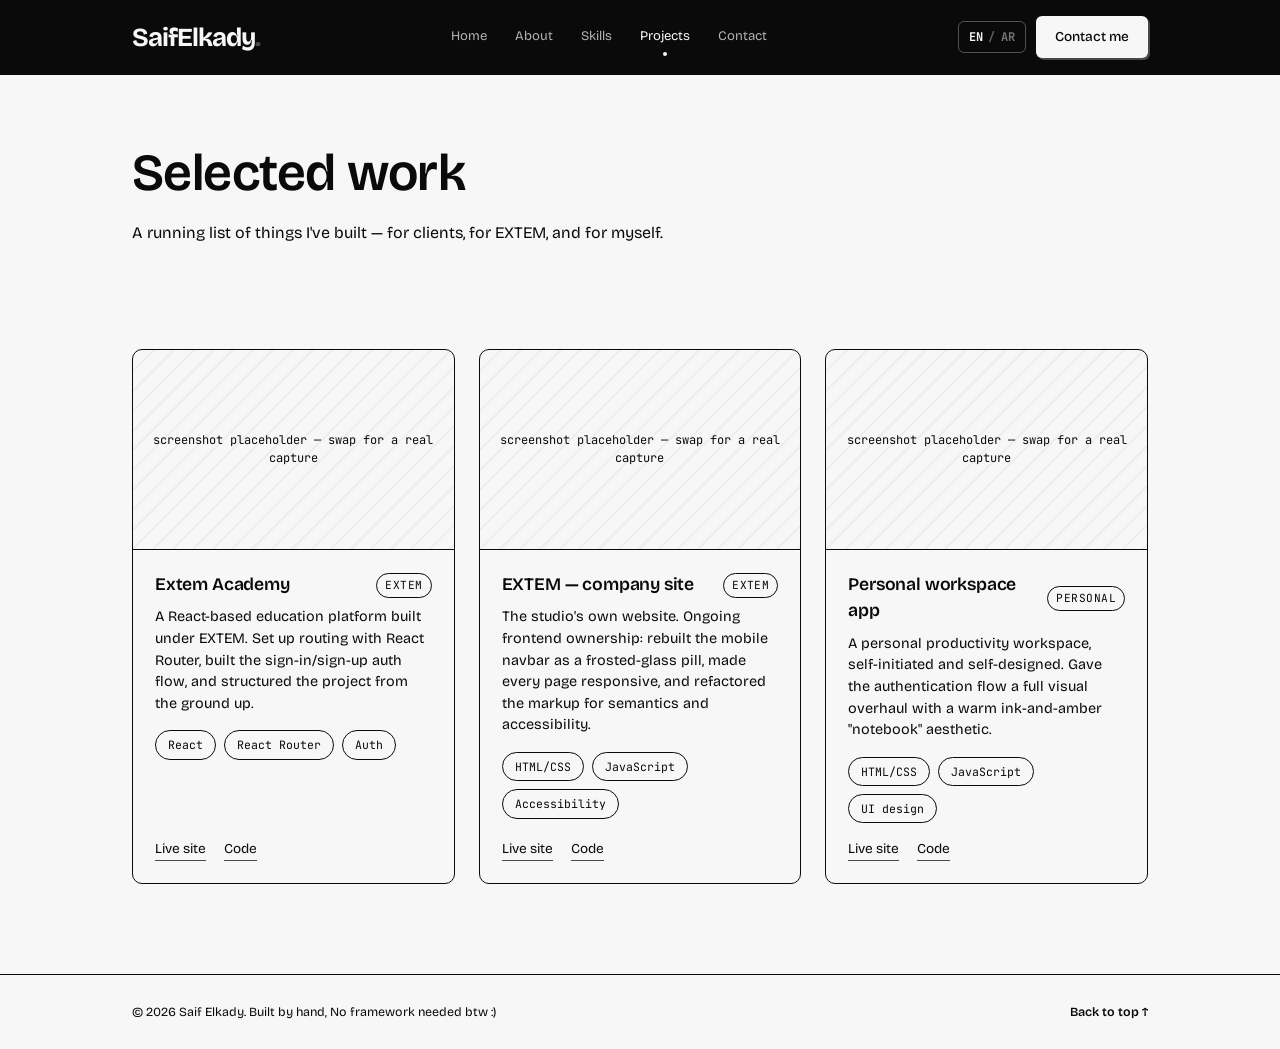
==== projects.html @ 5979d2f0 "V1" ====
<!DOCTYPE html>
<html lang="en">

<head>
    <meta charset="UTF-8">
    <meta name="viewport" content="width=device-width, initial-scale=1.0">
    <title>Projects — Saif Elkady</title>
    <link rel="preconnect" href="https://fonts.googleapis.com" />
    <link rel="preconnect" href="https://fonts.gstatic.com" crossorigin />
    <link
        href="https://fonts.googleapis.com/css2?family=Bricolage+Grotesque:opsz,wght@12..96,200..800&family=Cairo:wght@200..1000&family=JetBrains+Mono:wght@400;700&display=swap"
        rel="stylesheet" />
    <link rel="stylesheet" href="style.css">
</head>

<body>

    <header class="nav">
        <div class="nav-inner">
            <div class="brand">
                <a href="index.html" class="brand-name" data-i18n="brand">SaifElkady<span class="accent-dot">.</span></a>
            </div>
            <nav class="tabs" aria-label="Section navigation">
                <a href="index.html#hero" class="tab" data-i18n="nav.home">Home</a>
                <a href="index.html#about" class="tab" data-i18n="nav.about">About</a>
                <a href="index.html#skills" class="tab" data-i18n="nav.skills">Skills</a>
                <a href="projects.html" class="tab tab-projects" data-i18n="nav.projects">Projects</a>
                <a href="index.html#contact" class="tab" data-i18n="nav.contact">Contact</a>
            </nav>
            <div class="nav-actions">
                <button type="button" class="lang-switch" id="langSwitch" aria-label="Switch language">
                    <span class="lang-switch-option" data-lang-option="en">EN</span>
                    <span class="lang-switch-divider">/</span>
                    <span class="lang-switch-option" data-lang-option="ar">AR</span>
                </button>
                <a href="index.html#contact" class="cta-btn" data-i18n="nav.contactCta">Contact me</a>
            </div>
        </div>
    </header>

    <main>

        <section class="projects-hero reveal-section">
            <div class="section-inner">
                <h1 data-i18n="projects.heading">Selected work</h1>
                <p class="section-sub" data-i18n="projects.sub">A running list of things I've built — for clients, for EXTEM, and for
                    myself.</p>
            </div>
        </section>

        <section class="projects reveal-section" id="projects">
            <div class="section-inner">
                <div class="project-grid">

                    <div class="project-card">
                        <div class="project-thumb">
                            <span data-i18n="projects.thumbPlaceholder">screenshot placeholder — swap for a real capture</span>
                        </div>
                        <div class="project-body">
                            <div class="project-head">
                                <h3 data-i18n="projects.p1.title">Extem Academy</h3>
                                <span class="project-tag" data-i18n="projects.p1.tag">EXTEM</span>
                            </div>
                            <p data-i18n="projects.p1.desc">A React-based education platform built under EXTEM. Set up routing with React
                                Router, built the sign-in/sign-up auth flow, and structured the project from
                                the ground up.</p>
                            <div class="tag-row">
                                <span class="tag-chip">React</span>
                                <span class="tag-chip">React Router</span>
                                <span class="tag-chip" data-i18n="projects.tagAuth">Auth</span>
                            </div>
                            <div class="project-links">
                                <a href="#" class="link-arrow" data-i18n="projects.liveSite">Live site</a>
                                <a href="#" class="link-arrow" data-i18n="projects.code">Code</a>
                            </div>
                        </div>
                    </div>

                    <div class="project-card">
                        <div class="project-thumb">
                            <span data-i18n="projects.thumbPlaceholder">screenshot placeholder — swap for a real capture</span>
                        </div>
                        <div class="project-body">
                            <div class="project-head">
                                <h3 data-i18n="projects.p2.title">EXTEM — company site</h3>
                                <span class="project-tag" data-i18n="projects.p2.tag">EXTEM</span>
                            </div>
                            <p data-i18n="projects.p2.desc">The studio's own website. Ongoing frontend ownership: rebuilt the mobile navbar
                                as a frosted-glass pill, made every page responsive, and refactored the markup
                                for semantics and accessibility.</p>
                            <div class="tag-row">
                                <span class="tag-chip" data-i18n="projects.tagHtmlCss">HTML/CSS</span>
                                <span class="tag-chip">JavaScript</span>
                                <span class="tag-chip" data-i18n="projects.tagAccessibility">Accessibility</span>
                            </div>
                            <div class="project-links">
                                <a href="https://extem.net" target="_blank" rel="noopener noreferrer" class="link-arrow" data-i18n="projects.liveSite">Live site</a>
                                <a href="#" class="link-arrow" data-i18n="projects.code">Code</a>
                            </div>
                        </div>
                    </div>

                    <div class="project-card">
                        <div class="project-thumb">
                            <span data-i18n="projects.thumbPlaceholder">screenshot placeholder — swap for a real capture</span>
                        </div>
                        <div class="project-body">
                            <div class="project-head">
                                <h3 data-i18n="projects.p3.title">Personal workspace app</h3>
                                <span class="project-tag" data-i18n="projects.p3.tag">Personal</span>
                            </div>
                            <p data-i18n="projects.p3.desc">A personal productivity workspace, self-initiated and self-designed. Gave the
                                authentication flow a full visual overhaul with a warm ink-and-amber
                                "notebook" aesthetic.</p>
                            <div class="tag-row">
                                <span class="tag-chip" data-i18n="projects.tagHtmlCss">HTML/CSS</span>
                                <span class="tag-chip">JavaScript</span>
                                <span class="tag-chip" data-i18n="projects.tagUiDesign">UI design</span>
                            </div>
                            <div class="project-links">
                                <a href="#" class="link-arrow" data-i18n="projects.liveSite">Live site</a>
                                <a href="#" class="link-arrow" data-i18n="projects.code">Code</a>
                            </div>
                        </div>
                    </div>

                </div>
            </div>
        </section>

    </main>

    <footer class="footer">
        <div class="section-inner footer-inner">
            <span data-i18n="footer.line">© 2026 Saif Elkady. Built by hand, No framework needed btw :)</span>
            <a href="#top" class="back-top" data-i18n="footer.backTop">Back to top ↑</a>
        </div>
    </footer>

    <script src="i18n.js" defer></script>
    <script src="index.js" defer></script>

</body>

</html>
---- style.css ----
/* ============================================
   Saif Elkady — Portfolio
   Design: developer-editor motif — dark ink surface,
   accent highlights, Bricolage Grotesque + JetBrains Mono
   Arabic: Cairo (variable-weight companion to Bricolage Grotesque)
   ============================================ */

:root {
    --black: #0a0a0a;
    --white: #f7f7f7;
    --accent: #484949;
    --accent-selection: #212121ad;
    --bg: var(--white);
    --surface: var(--white);
    --border: var(--black);
    --text: var(--black);
    --text-invert: var(--white);
    --radius: 10px;
    --font-body: "Bricolage Grotesque", sans-serif;
    --font-arabic: "Zain", sans-serif;
    --font-mono: "JetBrains Mono", monospace;
    --dir: 1;
}

[dir="rtl"] {
    --dir: -1;
}

* {
    box-sizing: border-box;
    margin: 0;
    padding: 0;
}

*::selection {
    background: var(--accent-selection);
    color: var(--white);
}

html {
    scroll-behavior: smooth;
}

body {
    background: var(--bg);
    color: var(--text);
    font-family: var(--font-body);
    line-height: 1.5;
    -webkit-font-smoothing: antialiased;
    position: relative;
    overflow-x: hidden;
}

body.lang-ar {
    font-family: var(--font-arabic);
}


body.lang-ar .hero-greet,
body.lang-ar .editor-filename,
body.lang-ar .lang-switch,
body.lang-ar .mobile-lang-switch,
body.lang-ar .project-tag,
body.lang-ar .tag-chip {
    letter-spacing: 0;
}

.reveal-section {
    opacity: 0;
    transform: translateY(28px);
    transition: opacity 0.7s ease, transform 0.7s ease;
}

.reveal-section.is-visible {
    opacity: 1;
    transform: translateY(0);
}

a {
    color: inherit;
    text-decoration: none;
}

main,
header,
footer {
    position: relative;
    z-index: 1;
}

.section-inner {
    max-width: 1080px;
    margin: 0 auto;
    padding: 0 32px;
}

h1,
h2,
h3 {
    font-family: var(--font-body);
    font-weight: 600;
    letter-spacing: -0.01em;
}

body.lang-ar h1,
body.lang-ar h2,
body.lang-ar h3 {
    font-family: var(--font-arabic);
    letter-spacing: 0;
    font-weight: 700;
}

/* ============ INTRO LOADER ============ */
body.is-loading {
    overflow: hidden;
}

.intro-loader {
    position: fixed;
    inset: 0;
    z-index: 100;
    display: flex;
    align-items: center;
    justify-content: center;
    background: var(--black);
    transition: opacity 0.6s ease, visibility 0.6s ease;
}

.intro-brand {
    font-family: var(--font-body);
    font-weight: 700;
    font-size: clamp(28px, 6vw, 44px);
    letter-spacing: -0.04em;
    color: var(--white);
    opacity: 0;
    transform: translateY(8px);
    animation: introIn 0.5s ease 0.15s forwards;
    direction: ltr;
    unicode-bidi: isolate;
}

@keyframes introIn {
    to {
        opacity: 1;
        transform: translateY(0);
    }
}

.intro-loader.is-hidden {
    opacity: 0;
    visibility: hidden;
    pointer-events: none;
}

@media (prefers-reduced-motion: reduce) {
    .intro-loader {
        transition: none;
    }
    .intro-brand {
        animation: none;
        opacity: 1;
        transform: none;
    }
}

/* ============ NAV ============ */
.nav {
    position: sticky;
    top: 0;
    z-index: 10;
    background: var(--black);
    backdrop-filter: blur(10px);
    border-bottom: 1px solid var(--border);
}

.nav-inner {
    max-width: 1080px;
    margin: 0 auto;
    padding: 16px 32px;
    display: flex;
    align-items: center;
    justify-content: space-between;
    gap: 24px;
}

.brand {
    display: flex;
    align-items: center;
    gap: 4px;
    font-family: var(--font-body);
    font-weight: 700;
    font-size: 26px;
    letter-spacing: -0.04em;
    transition: all 0.2s ease;
    direction: ltr;
}

.brand-name {
    color: var(--white);
    display: inline-block;
    transition: all 0.2s ease;
}

.brand-name:hover {
    opacity: 0.8;
    scale: 0.991;
}

.accent-dot {
    color: var(--accent);
}

.tabs {
    position: relative;
    display: flex;
    gap: 4px;
    font-size: 0.82rem;
}

.tab {
    padding: 7px 12px;
    border-radius: 6px;
    color: var(--white);
    opacity: 0.7;
    transition: opacity 0.2s ease;
    position: relative;
}

.tab:hover,
.tab.is-active {
    opacity: 1;
}

.nav-dot {
    position: absolute;
    bottom: -2px;
    width: 4px;
    height: 4px;
    border-radius: 50%;
    background: var(--white);
    opacity: 0;
    transition: left 0.35s cubic-bezier(0.65, 0, 0.35, 1), opacity 0.2s ease;
    pointer-events: none;
}

.nav-dot.is-visible {
    opacity: 1;
}

.nav-actions {
    display: flex;
    align-items: center;
    gap: 10px;
}

/* ---- Language switch ---- */
.lang-switch,
.mobile-lang-switch {
    display: inline-flex;
    align-items: center;
    gap: 5px;
    font-family: var(--font-mono);
    font-size: 0.75rem;
    font-weight: 700;
    letter-spacing: 0.02em;
    background: transparent;
    color: var(--white);
    border: 1px solid rgba(247, 247, 247, 0.3);
    border-radius: 6px;
    padding: 7px 10px;
    cursor: pointer;
    transition: border-color 0.2s ease, background 0.2s ease;
    direction: ltr;
}

.lang-switch:hover,
.mobile-lang-switch:hover {
    border-color: rgba(247, 247, 247, 0.7);
}

.lang-switch-option {
    opacity: 0.45;
    transition: opacity 0.2s ease;
}

.lang-switch-option.is-active {
    opacity: 1;
}

.lang-switch-divider {
    opacity: 0.35;
}

.mobile-lang-switch {
    margin: 14px 32px 18px;
    align-self: flex-start;
}

@media (min-width: 861px) {
    .mobile-lang-switch {
        display: none;
    }
}

.nav-toggle {
    display: none;
    flex-direction: column;
    justify-content: center;
    align-items: center;
    gap: 4px;
    width: 36px;
    height: 36px;
    background: transparent;
    border: 1px solid rgba(247, 247, 247, 0.3);
    border-radius: 6px;
    cursor: pointer;
    padding: 0;
}

.nav-toggle-bar {
    width: 16px;
    height: 2px;
    background: var(--white);
    transition: transform 0.25s ease, opacity 0.2s ease;
}

.nav-toggle[aria-expanded="true"] .nav-toggle-bar:nth-child(1) {
    transform: translateY(6px) rotate(45deg);
}

.nav-toggle[aria-expanded="true"] .nav-toggle-bar:nth-child(2) {
    opacity: 0;
}

.nav-toggle[aria-expanded="true"] .nav-toggle-bar:nth-child(3) {
    transform: translateY(-6px) rotate(-45deg);
}

.mobile-menu {
    display: flex;
    flex-direction: column;
    background: var(--black);
    border-top: 1px solid rgba(247, 247, 247, 0.12);
    max-height: 0;
    overflow: hidden;
    transition: max-height 0.3s ease;
}

.mobile-menu.is-open {
    max-height: 400px;
}

.mobile-link {
    padding: 14px 32px;
    color: var(--white);
    font-size: 0.95rem;
    opacity: 0.8;
    border-bottom: 1px solid rgba(247, 247, 247, 0.08);
    transition: opacity 0.15s ease;
}

.mobile-link:last-child {
    border-bottom: none;
}

.mobile-link:hover,
.mobile-link.is-active {
    opacity: 1;
}

@media (min-width: 861px) {
    .mobile-menu,
    .nav-toggle {
        display: none;
    }
}

@media (prefers-reduced-motion: reduce) {
    .mobile-menu {
        transition: none;
    }
}

.cta-btn {
    font-size: 0.85rem;
    font-weight: 500;
    padding: 10px 18px;
    border-radius: 6px;
    border: 1px solid transparent;
    display: inline-block;
    transition: all 0.2s ease;
    white-space: nowrap;
    background: var(--white);
    color: var(--black);
    box-shadow: calc(2px * var(--dir)) 2px 0px var(--accent);
}

.cta-btn:hover {
    transform: translate(calc(-1px * var(--dir)), -1px);
    box-shadow: calc(3px * var(--dir)) 3px 0px var(--accent);
}

.cta-btn:active {
    transform: translate(calc(1px * var(--dir)), 1px);
    box-shadow: calc(1px * var(--dir)) 1px 0px var(--accent);
}

/* ============ HERO ============ */
.hero {
    position: relative;
    background: var(--white);
    color: var(--black);
    padding: 88px 32px 60px;
    overflow: hidden;
    isolation: isolate;
    min-height: 620px;
    display: flex;
    align-items: center;
    justify-content: center;
    background-image:
        linear-gradient(to right, rgba(10, 10, 10, 0.05) 1px, transparent 1px),
        linear-gradient(to bottom, rgba(10, 10, 10, 0.05) 1px, transparent 1px);
    background-size: 32px 32px;
    --mx: 50%;
    --my: 42%;
}

.hero::before {
    content: "";
    position: absolute;
    inset: 0;
    background: radial-gradient(circle at center, transparent 30%, var(--white) 85%);
    pointer-events: none;
    z-index: 1;
}

.hero::after {
    content: "";
    position: absolute;
    inset: 0;
    background: radial-gradient(420px circle at var(--mx) var(--my), rgba(10, 10, 10, 0.06), transparent 70%);
    pointer-events: none;
    z-index: 2;
    opacity: 0;
    transition: opacity 0.4s ease;
}

.hero:hover::after {
    opacity: 1;
}

@media (prefers-reduced-motion: reduce), (pointer: coarse) {
    .hero::after {
        display: none;
    }
}

.hero-copy {
    position: relative;
    z-index: 3;
    display: flex;
    flex-direction: column;
    align-items: center;
    justify-content: center;
    margin: 0 auto;
    text-align: center;
}

.hero-copy h1 {
    font-size: clamp(2rem, 5vw, 76px);
    line-height: 1.08;
    max-width: 1200px;
    margin-bottom: 40px;
    color: var(--black);
}

body.lang-ar .hero-copy h1 {
    line-height: 1.35;
}

.hero-line {
    display: inline-block;
}

.hero-greet {
    display: inline-block;
    font-family: "JetBrains Mono", monospace;
    font-size: clamp(1rem, 2.2vw, 1.4rem);
    font-weight: 500;
    letter-spacing: -0.01em;
    color: var(--black);
    opacity: 0.55;
    margin-bottom: 4px;
}

body.lang-ar .hero-greet {
    font-family: var(--font-arabic);
    font-weight: 600;
}

.hero-actions {
    display: flex;
    gap: 12px;
    justify-content: center;
    opacity: 0;
    animation: slideUp 0.8s cubic-bezier(0.16, 1, 0.3, 1) 0.2s forwards;
    animation-play-state: paused;
}

body.intro-done .hero-actions {
    animation-play-state: running;
}


.hero-btn {
    font-size: 0.85rem;
    font-weight: 500;
    padding: 10px 18px;
    border-radius: 6px;
    border: 1px solid var(--black);
    display: inline-block;
    transition: transform 0.1s ease, box-shadow 0.1s ease, background 0.15s ease;
    white-space: nowrap;
    background: var(--white);
    color: var(--black);
    box-shadow: calc(3px * var(--dir)) 3px 0px var(--black);
}

.hero-btn:hover {
    background: var(--black);
    color: var(--white);
    box-shadow: calc(1px * var(--dir)) 1px 0px var(--black);
    transform: translate(calc(2px * var(--dir)), 2px);
}

.hero-btn:active {
    transform: translate(calc(3px * var(--dir)), 3px);
    box-shadow: 0px 0px 0px var(--black);
}

@keyframes slideUp {
    from {
        opacity: 0;
        transform: translateY(20px);
    }
    to {
        opacity: 1;
        transform: translateY(0);
    }
}

@media (prefers-reduced-motion: reduce) {
    .hero-actions {
        animation: none;
        opacity: 1;
        transform: none;
    }
}

/* ============ ABOUT ============ */
.about {
    padding: 90px 0;
    border-top: 1px solid var(--border);
}

.about-inner {
    display: grid;
    grid-template-columns: 1.4fr 1fr;
    gap: 64px;
    align-items: start;
}

.about h2 {
    font-size: 40px;
    margin-bottom: 22px;
}

.about-lede {
    font-size: 1.05rem;
    color: var(--text);
    max-width: 56ch;
    margin-bottom: 18px;
}

.about-lede strong {
    font-weight: 700;
}

.about-facts {
    list-style: none;
    margin-top: 28px;
    border-top: 1px solid var(--border);
}

.about-facts li {
    display: flex;
    gap: 18px;
    padding: 14px 0;
    border-bottom: 1px solid var(--border);
    font-size: 0.95rem;
}

.about-facts li span:first-child {
    flex: 0 0 140px;
    font-weight: 700;
    text-transform: uppercase;
    font-size: 0.75rem;
    letter-spacing: 0.04em;
    padding-top: 2px;
}

body.lang-ar .about-facts li span:first-child {
    text-transform: none;
    letter-spacing: 0;
}

.about-photo {
    display: flex;
    justify-content: center;
}

.photo-frame {
    width: 100%;
    max-width: 320px;
    aspect-ratio: 3/4;
    border: 1px solid var(--border);
    border-radius: var(--radius);
    display: flex;
    align-items: center;
    justify-content: center;
    font-family: var(--font-mono);
    font-size: 0.85rem;
    color: var(--text);
    background: repeating-linear-gradient(135deg, rgba(10,10,10,0.04) 0 2px, transparent 2px 14px);
    box-shadow: calc(4px * var(--dir)) 4px 0px var(--black);
    direction: ltr;
}

@media (max-width: 860px) {
    .about-inner {
        grid-template-columns: 1fr;
    }
    .about-photo {
        order: -1;
    }
    .photo-frame {
        max-width: 220px;
    }
}

/* ============ SKILLS ============ */
.skills {
    padding: 80px 0;
    border-top: 1px solid var(--border);
}

.skills h2,
.contact h2 {
    font-size: 42px;
    margin-bottom: 10px;
}

.section-sub {
    color: var(--text-muted);
    max-width: 56ch;
    margin-bottom: 36px;
}

.chip-row {
    display: flex;
    flex-wrap: wrap;
    gap: 16px;
    direction: ltr;
    justify-content: flex-start;
}

body.lang-ar .chip-row {
    justify-content: flex-end;
}

.chip {
    position: relative;
    display: inline-block;
    font-family: var(--font-body);
    font-size: clamp(2rem, 5vw, 4rem);
    font-weight: 700;
    line-height: 1;
    white-space: nowrap;
    color: var(--black);
    background: linear-gradient(90deg, var(--black) 0%, var(--black) 60%, rgba(10, 10, 10, 0.4) 85%, rgba(10, 10, 10, 0.05) 100%);
    -webkit-background-clip: text;
    background-clip: text;
    -webkit-text-fill-color: transparent;
    transition: transform 0.2s ease, opacity 0.5s ease, translate 0.5s ease;
    margin-right: 20px;
    opacity: 0;
    translate: 0 16px;
}

.skills.is-visible .chip {
    opacity: 1;
    translate: 0 0;
}

.chip:nth-child(1) { transition-delay: 0.05s; }
.chip:nth-child(2) { transition-delay: 0.1s; }
.chip:nth-child(3) { transition-delay: 0.15s; }
.chip:nth-child(4) { transition-delay: 0.2s; }
.chip:nth-child(5) { transition-delay: 0.25s; }
.chip:nth-child(6) { transition-delay: 0.3s; }
.chip:nth-child(7) { transition-delay: 0.35s; }
.chip:nth-child(8) { transition-delay: 0.4s; }
.chip:nth-child(9) { transition-delay: 0.45s; }

@media (prefers-reduced-motion: reduce) {
    .chip {
        opacity: 1;
        translate: 0 0;
        transition-delay: 0s;
    }
}

.chip:hover {
    transform: none;
}

.cta-link {
    font-family: var(--font-body);
    font-size: 18px;
    margin-top: 30px;
    background: var(--black);
    color: var(--white);
    display: inline-flex;
    align-items: center;
    justify-content: center;
    padding: 10px 18px;
    border: 1px solid var(--black);
    box-shadow: calc(3px * var(--dir)) 3px 0px var(--accent);
    transition: transform 0.1s ease, box-shadow 0.1s ease, background 0.2s ease, color 0.2s ease;
}

body.lang-ar .cta-link {
    font-family: var(--font-arabic);
}

.cta-link:hover {
    background: var(--white);
    color: var(--black);
    box-shadow: calc(1px * var(--dir)) 1px 0px var(--accent);
    transform: translate(calc(2px * var(--dir)), 2px);
}

.cta-link span:last-child {
    display: inline-block;
    transition: margin-left 0.2s ease, margin-right 0.2s ease;
    font-size: 16px;
    margin-left: 2px;
}

.cta-link:hover span:last-child {
    margin-left: 6px;
}

body.lang-ar .cta-link span:last-child {
    display: inline-block;
    transform: scaleX(-1);
    margin-left: 0;
    margin-right: 2px;
}

body.lang-ar .cta-link:hover span:last-child {
    margin-right: 6px;
}

/* ============ PROJECTS PAGE ============ */
.projects-hero {
    padding: 70px 0 20px;
}

.projects-hero h1 {
    font-size: clamp(2rem, 5vw, 52px);
    line-height: 1.1;
    margin-bottom: 18px;
    max-width: 720px;
}

body.lang-ar .projects-hero h1 {
    line-height: 1.3;
}

.projects {
    padding: 40px 0 90px;
}

.project-grid {
    display: grid;
    grid-template-columns: repeat(3, 1fr);
    gap: 24px;
    margin-top: 8px;
}

.project-card {
    background: var(--white);
    border: 1px solid var(--border);
    border-radius: var(--radius);
    overflow: hidden;
    display: flex;
    flex-direction: column;
    transition: transform 0.15s ease, box-shadow 0.15s ease;
}

.project-card:hover {
    transform: translate(calc(-2px * var(--dir)), -2px);
    box-shadow: calc(5px * var(--dir)) 5px 0px var(--accent);
}

.project-thumb {
    aspect-ratio: 16/10;
    background: repeating-linear-gradient(135deg, rgba(10,10,10,0.04) 0 2px, transparent 2px 14px);
    display: flex;
    align-items: center;
    justify-content: center;
    color: var(--text);
    border-bottom: 1px solid var(--border);
    font-family: var(--font-mono);
    font-size: 0.75rem;
    text-align: center;
    padding: 12px;
}

body.lang-ar .project-thumb {
    font-family: var(--font-arabic);
}

.project-body {
    padding: 22px;
    display: flex;
    flex-direction: column;
    flex: 1;
}

.project-head {
    display: flex;
    align-items: center;
    justify-content: space-between;
    margin-bottom: 8px;
    gap: 8px;
}

.project-head h3 {
    font-size: 1.1rem;
}

.project-tag {
    font-family: var(--font-mono);
    font-size: 0.7rem;
    text-transform: uppercase;
    letter-spacing: 0.04em;
    color: var(--text);
    white-space: nowrap;
    border: 1px solid var(--border);
    padding: 3px 8px;
    border-radius: 20px;
}

.project-body p {
    color: var(--text);
    font-size: 0.9rem;
    margin-bottom: 6px;
}

.tag-row {
    display: flex;
    flex-wrap: wrap;
    gap: 8px;
    margin-top: 10px;
}

.tag-chip {
    font-family: var(--font-mono);
    font-size: 0.72rem;
    padding: 5px 12px;
    border-radius: 20px;
    border: 1px solid var(--border);
    background: var(--white);
    color: var(--text);
}

.project-links {
    display: flex;
    gap: 18px;
    margin-top: auto;
    padding-top: 16px;
    font-size: 0.85rem;
}

.link-arrow {
    color: var(--text);
    border-bottom: 1px solid var(--accent);
    transition: opacity 0.15s ease;
}

.link-arrow:hover {
    opacity: 0.6;
}

@media (max-width: 860px) {
    .project-grid {
        grid-template-columns: 1fr;
    }
}

/* ============ CONTACT ============ */
.contact {
    padding: 80px 0 100px;
    border-top: 1px solid var(--border);
}

.terminal {
    background: var(--black);
    border: 1px solid var(--border);
    border-radius: var(--radius);
    overflow: hidden;
    max-width: 640px;
    margin-bottom: 28px;
    box-shadow: 6px 6px 0px rgba(10, 10, 10, 0.2);
    direction: ltr;
    text-align: left;
}

.editor-titlebar {
    display: flex;
    align-items: center;
    gap: 8px;
    padding: 12px 16px;
    background: rgba(247, 247, 247, 0.06);
    border-bottom: 1px solid rgba(247, 247, 247, 0.12);
}

.dot {
    width: 10px;
    height: 10px;
    border-radius: 50%;
    background: rgba(247, 247, 247, 0.85);
}

.dot.yellow { background: rgba(247, 247, 247, 0.55); }
.dot.green { background: rgba(247, 247, 247, 0.3); }

.editor-filename {
    margin-left: 8px;
    font-family: var(--font-mono);
    font-size: 0.75rem;
    color: rgba(247, 247, 247, 0.6);
}

.terminal-body {
    padding: 22px 26px;
    font-family: var(--font-mono);
    font-size: 0.85rem;
    line-height: 1.9;
    color: var(--text-invert);
}

.terminal-body .out {
    font-family: var(--font-mono);
}

body.lang-ar .terminal-body .out[data-i18n],
body.lang-ar .terminal-body .out span[data-i18n] {
    font-family: var(--font-arabic);
    unicode-bidi: isolate;
}

.prompt {
    color: var(--accent);
    margin-right: 8px;
    font-weight: 700;
}

.out {
    color: rgba(247, 247, 247, 0.8);
    margin-bottom: 6px;
    overflow-wrap: anywhere;
}

.out a {
    color: var(--white);
    text-decoration: underline;
    text-decoration-color: var(--accent);
}

.out a:hover {
    color: var(--accent);
}

/* Terminal Typing Animation */
.typewriter {
    display: inline-block;
    overflow: hidden;
    border-right: 2px solid var(--accent);
    white-space: nowrap;
    max-width: fit-content;
    animation: typing 1.5s steps(10, end), blink-caret 0.75s step-end infinite;
}

.typewriter-second {
    display: inline-block;
    overflow: hidden;
    white-space: nowrap;
    max-width: fit-content;
    animation: typing 1.8s steps(12, end) 1.6s both;
}

@keyframes typing {
    from { width: 0 }
    to { width: 100% }
}

@keyframes blink-caret {
    from, to { border-color: transparent }
    50% { border-color: var(--accent); }
}

.cursor-blink {
    display: inline-block;
    width: 8px;
    background: var(--accent);
    animation: cursorBlink 1.1s steps(1) infinite;
}

@keyframes cursorBlink {
    50% { background: transparent; }
}

.type-caret {
    display: inline-block;
    width: 7px;
    height: 1em;
    margin-left: 3px;
    vertical-align: -2px;
    background: var(--accent);
    animation: cursorBlink 1s steps(1) infinite;
}

.out,
.final-prompt {
    transition: opacity 0.4s ease, translate 0.4s ease;
}

.out.pending {
    opacity: 0;
    translate: 0 6px;
}

.final-prompt.pending {
    opacity: 0;
}

@media (prefers-reduced-motion: reduce) {
    .type-caret {
        animation: none;
    }
}

.btn {
    font-family: var(--font-body);
    font-weight: 600;
    display: inline-block;
    border: 1px solid var(--black);
    transition: transform 0.1s ease, box-shadow 0.1s ease, background 0.2s ease, color 0.2s ease;
}

body.lang-ar .btn {
    font-family: var(--font-arabic);
}

.btn-primary {
    background: var(--black);
    color: var(--white);
    box-shadow: calc(3px * var(--dir)) 3px 0px var(--accent);
}

.btn-primary:hover {
    background: var(--white);
    color: var(--black);
    box-shadow: calc(1px * var(--dir)) 1px 0px var(--accent);
    transform: translate(calc(2px * var(--dir)), 2px);
}

.btn-large {
    padding: 14px 26px;
    font-size: 0.95rem;
}

/* ============ FOOTER ============ */
.footer {
    border-top: 1px solid var(--border);
    padding: 28px 0;
}

.footer-inner {
    display: flex;
    align-items: center;
    justify-content: space-between;
    font-family: var(--font-body);
    font-size: 0.78rem;
    color: var(--text);
}

body.lang-ar .footer-inner {
    font-family: var(--font-arabic);
}

.back-top {
    color: var(--text);
    font-weight: 600;
}

.back-top:hover {
    color: var(--accent);
}

/* ============ RESPONSIVE ============ */
@media (max-width: 860px) {
    .tabs {
        display: none;
    }
    .nav-toggle {
        display: inline-flex;
    }
    .nav-inner {
        justify-content: space-between;
    }
}

@media (max-width: 480px) {
    .section-inner {
        padding: 0 20px;
    }
    .hero {
        padding: 64px 20px 56px;
        min-height: auto;
    }
    .nav-inner {
        padding: 14px 20px;
        gap: 12px;
    }
    .brand {
        font-size: 22px;
    }
    .about-facts li {
        flex-direction: column;
        gap: 4px;
        padding: 12px 0;
    }
    .about-facts li span:first-child {
        flex: none;
    }
    .terminal-body {
        padding: 18px 18px;
        font-size: 0.78rem;
        line-height: 1.8;
    }
    .footer-inner {
        flex-direction: column;
        gap: 8px;
        text-align: center;
    }
}

/* Accessibility */
a:focus-visible,
.btn:focus-visible {
    outline: 2px solid var(--accent);
    outline-offset: 2px;
}
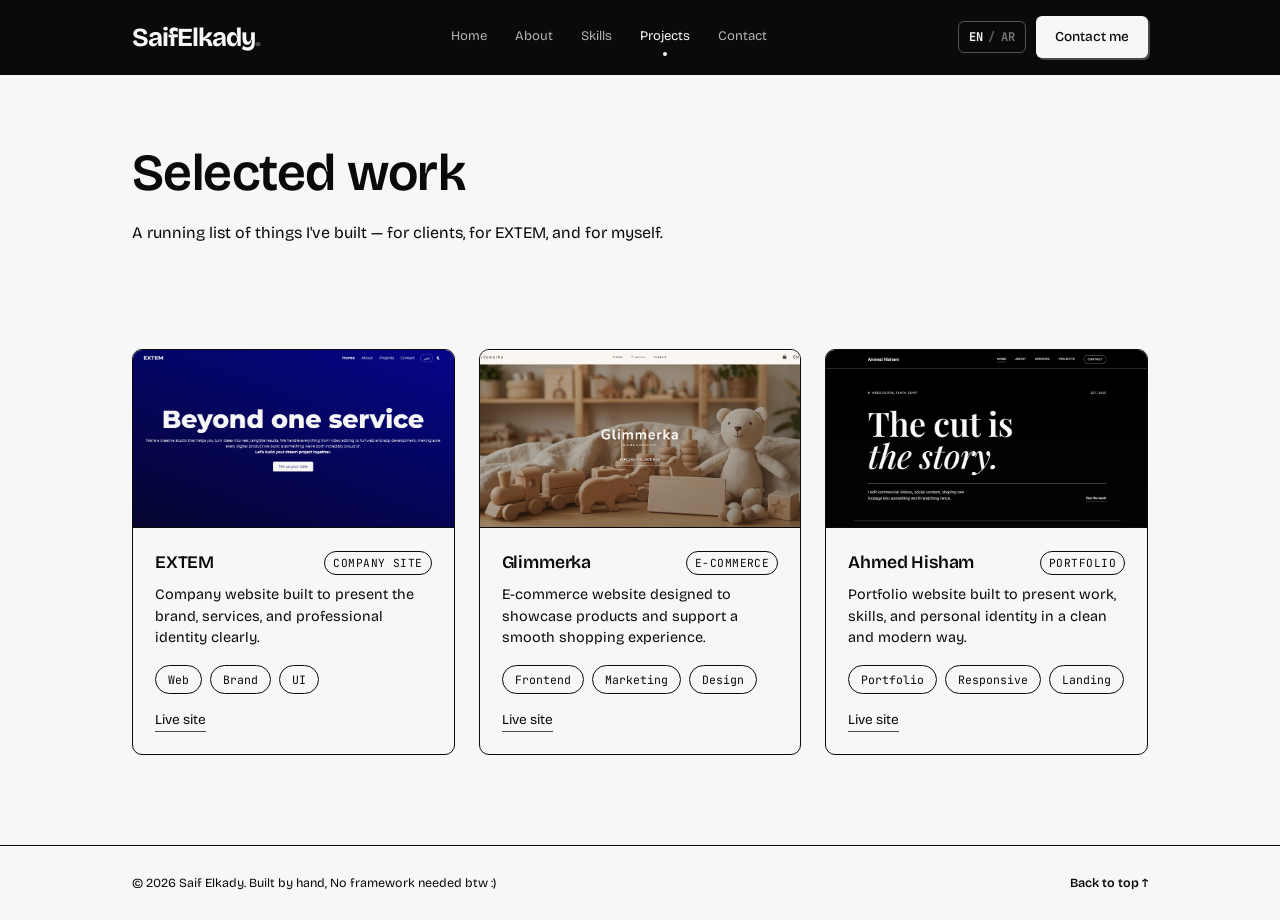
==== commit 5563f78b: "Add Glimmerka.png image file" ====
--- a/projects.html
+++ b/projects.html
@@ -10,18 +10,35 @@
     <link
         href="https://fonts.googleapis.com/css2?family=Bricolage+Grotesque:opsz,wght@12..96,200..800&family=Cairo:wght@200..1000&family=JetBrains+Mono:wght@400;700&display=swap"
         rel="stylesheet" />
+    <link href="https://fonts.googleapis.com/css2?family=Amiri+Quran&family=Bricolage+Grotesque:opsz,wght@12..96,200..800&family=DM+Sans:ital,opsz,wght@0,9..40,100..1000;1,9..40,100..1000&family=Montserrat:ital,wght@0,100..900;1,100..900&family=Zain:ital,wght@0,200;0,300;0,400;0,700;0,800;0,900;1,300;1,400&display=swap" rel="stylesheet">
     <link rel="stylesheet" href="style.css">
+
+    <script>
+        (function () {
+            try {
+                const stored = localStorage.getItem('saifelkady-lang');
+                const browserLang = (navigator.language || '').toLowerCase().startsWith('ar') ? 'ar' : 'en';
+                const lang = stored || browserLang;
+                const dir = lang === 'ar' ? 'rtl' : 'ltr';
+                document.documentElement.setAttribute('lang', lang);
+                document.documentElement.setAttribute('dir', dir);
+                document.documentElement.classList.toggle('lang-ar', lang === 'ar');
+            } catch (e) {
+            
+            }
+        })();
+    </script>
 </head>
 
 <body>
 
-    <header class="nav">
+    <header class="nav ">
         <div class="nav-inner">
             <div class="brand">
-                <a href="index.html" class="brand-name" data-i18n="brand">SaifElkady<span class="accent-dot">.</span></a>
+                <a href="#" class="brand-name" data-i18n="brand">SaifElkady<span class="accent-dot">.</span></a>
             </div>
             <nav class="tabs" aria-label="Section navigation">
-                <a href="index.html#hero" class="tab" data-i18n="nav.home">Home</a>
+                <a href="index.html" class="tab" data-i18n="nav.home">Home</a>
                 <a href="index.html#about" class="tab" data-i18n="nav.about">About</a>
                 <a href="index.html#skills" class="tab" data-i18n="nav.skills">Skills</a>
                 <a href="projects.html" class="tab tab-projects" data-i18n="nav.projects">Projects</a>
@@ -33,8 +50,21 @@
                     <span class="lang-switch-divider">/</span>
                     <span class="lang-switch-option" data-lang-option="ar">AR</span>
                 </button>
-                <a href="index.html#contact" class="cta-btn" data-i18n="nav.contactCta">Contact me</a>
+                <a href="#contact" class="cta-btn" data-i18n="nav.contactCta">Contact me</a>
+                <button class="nav-toggle" id="navToggle" type="button" aria-expanded="false" aria-controls="mobileMenu" aria-label="Toggle navigation menu">
+                    <span class="nav-toggle-bar"></span>
+                    <span class="nav-toggle-bar"></span>
+                    <span class="nav-toggle-bar"></span>
+                </button>
             </div>
+        </div>
+        <div class="mobile-menu" id="mobileMenu">
+            <a href="index.html" class="mobile-link" data-i18n="nav.home">Home</a>
+            <a href="index.html#about" class="mobile-link" data-i18n="nav.about">About</a>
+            <a href="index.html#skills" class="mobile-link" data-i18n="nav.skills">Skills</a>
+            <a href="projects.html" class="mobile-link" data-i18n="nav.projects">Projects</a>
+            <a href="index.html#contact" class="mobile-link" data-i18n="nav.contact">Contact</a>
+            
         </div>
     </header>
 
@@ -54,72 +84,63 @@
 
                     <div class="project-card">
                         <div class="project-thumb">
-                            <span data-i18n="projects.thumbPlaceholder">screenshot placeholder — swap for a real capture</span>
+                            <img src="Extem.png" alt="EXTEM">
                         </div>
                         <div class="project-body">
                             <div class="project-head">
-                                <h3 data-i18n="projects.p1.title">Extem Academy</h3>
-                                <span class="project-tag" data-i18n="projects.p1.tag">EXTEM</span>
+                                <h3>EXTEM</h3>
+                                <span class="project-tag">Company site</span>
                             </div>
-                            <p data-i18n="projects.p1.desc">A React-based education platform built under EXTEM. Set up routing with React
-                                Router, built the sign-in/sign-up auth flow, and structured the project from
-                                the ground up.</p>
+                            <p>Company website built to present the brand, services, and professional identity clearly.</p>
                             <div class="tag-row">
-                                <span class="tag-chip">React</span>
-                                <span class="tag-chip">React Router</span>
-                                <span class="tag-chip" data-i18n="projects.tagAuth">Auth</span>
+                                <span class="tag-chip">Web</span>
+                                <span class="tag-chip">Brand</span>
+                                <span class="tag-chip">UI</span>
                             </div>
                             <div class="project-links">
-                                <a href="#" class="link-arrow" data-i18n="projects.liveSite">Live site</a>
-                                <a href="#" class="link-arrow" data-i18n="projects.code">Code</a>
+                                <a href="https://extem.net" target="_blank" rel="noopener noreferrer" class="link-arrow">Live site</a>
                             </div>
                         </div>
                     </div>
 
                     <div class="project-card">
                         <div class="project-thumb">
-                            <span data-i18n="projects.thumbPlaceholder">screenshot placeholder — swap for a real capture</span>
+                            <img src="Glimmerka.png" alt="Glimmerka">
                         </div>
                         <div class="project-body">
                             <div class="project-head">
-                                <h3 data-i18n="projects.p2.title">EXTEM — company site</h3>
-                                <span class="project-tag" data-i18n="projects.p2.tag">EXTEM</span>
+                                <h3>Glimmerka</h3>
+                                <span class="project-tag">E-commerce</span>
                             </div>
-                            <p data-i18n="projects.p2.desc">The studio's own website. Ongoing frontend ownership: rebuilt the mobile navbar
-                                as a frosted-glass pill, made every page responsive, and refactored the markup
-                                for semantics and accessibility.</p>
+                            <p>E-commerce website designed to showcase products and support a smooth shopping experience.</p>
                             <div class="tag-row">
-                                <span class="tag-chip" data-i18n="projects.tagHtmlCss">HTML/CSS</span>
-                                <span class="tag-chip">JavaScript</span>
-                                <span class="tag-chip" data-i18n="projects.tagAccessibility">Accessibility</span>
+                                <span class="tag-chip">Frontend</span>
+                                <span class="tag-chip">Marketing</span>
+                                <span class="tag-chip">Design</span>
                             </div>
                             <div class="project-links">
-                                <a href="https://extem.net" target="_blank" rel="noopener noreferrer" class="link-arrow" data-i18n="projects.liveSite">Live site</a>
-                                <a href="#" class="link-arrow" data-i18n="projects.code">Code</a>
+                                <a href="https://glimmerka.com" target="_blank" rel="noopener noreferrer" class="link-arrow">Live site</a>
                             </div>
                         </div>
                     </div>
 
                     <div class="project-card">
                         <div class="project-thumb">
-                            <span data-i18n="projects.thumbPlaceholder">screenshot placeholder — swap for a real capture</span>
+                            <img src="AhmedHisham.png" alt="Ahmed Hisham">
                         </div>
                         <div class="project-body">
                             <div class="project-head">
-                                <h3 data-i18n="projects.p3.title">Personal workspace app</h3>
-                                <span class="project-tag" data-i18n="projects.p3.tag">Personal</span>
+                                <h3>Ahmed Hisham</h3>
+                                <span class="project-tag">Portfolio</span>
                             </div>
-                            <p data-i18n="projects.p3.desc">A personal productivity workspace, self-initiated and self-designed. Gave the
-                                authentication flow a full visual overhaul with a warm ink-and-amber
-                                "notebook" aesthetic.</p>
+                            <p>Portfolio website built to present work, skills, and personal identity in a clean and modern way.</p>
                             <div class="tag-row">
-                                <span class="tag-chip" data-i18n="projects.tagHtmlCss">HTML/CSS</span>
-                                <span class="tag-chip">JavaScript</span>
-                                <span class="tag-chip" data-i18n="projects.tagUiDesign">UI design</span>
+                                <span class="tag-chip">Portfolio</span>
+                                <span class="tag-chip">Responsive</span>
+                                <span class="tag-chip">Landing</span>
                             </div>
                             <div class="project-links">
-                                <a href="#" class="link-arrow" data-i18n="projects.liveSite">Live site</a>
-                                <a href="#" class="link-arrow" data-i18n="projects.code">Code</a>
+                                <a href="https://ahmedhisham.pages.dev" target="_blank" rel="noopener noreferrer" class="link-arrow">Live site</a>
                             </div>
                         </div>
                     </div>
--- a/style.css
+++ b/style.css
@@ -51,10 +51,25 @@
     overflow-x: hidden;
 }
 
-body.lang-ar {
+body.lang-ar,
+html[lang="ar"] body {
     font-family: var(--font-arabic);
 }
 
+body.lang-ar .intro-brand,
+body.lang-ar .brand,
+body.lang-ar .brand-name,
+html[lang="ar"] body .intro-brand,
+html[lang="ar"] body .brand,
+html[lang="ar"] body .brand-name {
+    font-family: var(--font-arabic);
+
+}
+
+body.lang-ar .brand,
+html[lang="ar"] body .brand {
+    direction: rtl;
+}
 
 body.lang-ar .hero-greet,
 body.lang-ar .editor-filename,
@@ -156,6 +171,7 @@
     .intro-loader {
         transition: none;
     }
+
     .intro-brand {
         animation: none;
         opacity: 1;
@@ -194,6 +210,7 @@
     transition: all 0.2s ease;
     direction: ltr;
 }
+
 
 .brand-name {
     color: var(--white);
@@ -369,6 +386,7 @@
 }
 
 @media (min-width: 861px) {
+
     .mobile-menu,
     .nav-toggle {
         display: none;
@@ -449,7 +467,8 @@
     opacity: 1;
 }
 
-@media (prefers-reduced-motion: reduce), (pointer: coarse) {
+@media (prefers-reduced-motion: reduce),
+(pointer: coarse) {
     .hero::after {
         display: none;
     }
@@ -543,6 +562,7 @@
         opacity: 0;
         transform: translateY(20px);
     }
+
     to {
         opacity: 1;
         transform: translateY(0);
@@ -631,7 +651,7 @@
     font-family: var(--font-mono);
     font-size: 0.85rem;
     color: var(--text);
-    background: repeating-linear-gradient(135deg, rgba(10,10,10,0.04) 0 2px, transparent 2px 14px);
+    background: repeating-linear-gradient(135deg, rgba(10, 10, 10, 0.04) 0 2px, transparent 2px 14px);
     box-shadow: calc(4px * var(--dir)) 4px 0px var(--black);
     direction: ltr;
 }
@@ -640,9 +660,11 @@
     .about-inner {
         grid-template-columns: 1fr;
     }
+
     .about-photo {
         order: -1;
     }
+
     .photo-frame {
         max-width: 220px;
     }
@@ -702,15 +724,41 @@
     translate: 0 0;
 }
 
-.chip:nth-child(1) { transition-delay: 0.05s; }
-.chip:nth-child(2) { transition-delay: 0.1s; }
-.chip:nth-child(3) { transition-delay: 0.15s; }
-.chip:nth-child(4) { transition-delay: 0.2s; }
-.chip:nth-child(5) { transition-delay: 0.25s; }
-.chip:nth-child(6) { transition-delay: 0.3s; }
-.chip:nth-child(7) { transition-delay: 0.35s; }
-.chip:nth-child(8) { transition-delay: 0.4s; }
-.chip:nth-child(9) { transition-delay: 0.45s; }
+.chip:nth-child(1) {
+    transition-delay: 0.05s;
+}
+
+.chip:nth-child(2) {
+    transition-delay: 0.1s;
+}
+
+.chip:nth-child(3) {
+    transition-delay: 0.15s;
+}
+
+.chip:nth-child(4) {
+    transition-delay: 0.2s;
+}
+
+.chip:nth-child(5) {
+    transition-delay: 0.25s;
+}
+
+.chip:nth-child(6) {
+    transition-delay: 0.3s;
+}
+
+.chip:nth-child(7) {
+    transition-delay: 0.35s;
+}
+
+.chip:nth-child(8) {
+    transition-delay: 0.4s;
+}
+
+.chip:nth-child(9) {
+    transition-delay: 0.45s;
+}
 
 @media (prefers-reduced-motion: reduce) {
     .chip {
@@ -815,17 +863,26 @@
 }
 
 .project-thumb {
-    aspect-ratio: 16/10;
-    background: repeating-linear-gradient(135deg, rgba(10,10,10,0.04) 0 2px, transparent 2px 14px);
+    aspect-ratio: 18/10;
+    background: var(--white);
     display: flex;
     align-items: center;
     justify-content: center;
-    color: var(--text);
     border-bottom: 1px solid var(--border);
-    font-family: var(--font-mono);
-    font-size: 0.75rem;
-    text-align: center;
-    padding: 12px;
+    padding: 0;
+    overflow: hidden;
+}
+
+.project-thumb img {
+    width: 100%;
+    height: 100%;
+    object-fit: cover;
+    display: block;
+    transition: transform 0.25s ease;
+}
+
+.project-card:hover .project-thumb img {
+    transform: scale(1.015);
 }
 
 body.lang-ar .project-thumb {
@@ -944,8 +1001,13 @@
     background: rgba(247, 247, 247, 0.85);
 }
 
-.dot.yellow { background: rgba(247, 247, 247, 0.55); }
-.dot.green { background: rgba(247, 247, 247, 0.3); }
+.dot.yellow {
+    background: rgba(247, 247, 247, 0.55);
+}
+
+.dot.green {
+    background: rgba(247, 247, 247, 0.3);
+}
 
 .editor-filename {
     margin-left: 8px;
@@ -1013,13 +1075,25 @@
 }
 
 @keyframes typing {
-    from { width: 0 }
-    to { width: 100% }
+    from {
+        width: 0
+    }
+
+    to {
+        width: 100%
+    }
 }
 
 @keyframes blink-caret {
-    from, to { border-color: transparent }
-    50% { border-color: var(--accent); }
+
+    from,
+    to {
+        border-color: transparent
+    }
+
+    50% {
+        border-color: var(--accent);
+    }
 }
 
 .cursor-blink {
@@ -1030,7 +1104,9 @@
 }
 
 @keyframes cursorBlink {
-    50% { background: transparent; }
+    50% {
+        background: transparent;
+    }
 }
 
 .type-caret {
@@ -1126,11 +1202,22 @@
     .tabs {
         display: none;
     }
+
     .nav-toggle {
         display: inline-flex;
     }
+
     .nav-inner {
         justify-content: space-between;
+    }
+
+    body.lang-ar .intro-brand,
+    body.lang-ar .brand,
+    body.lang-ar .brand-name,
+    html[lang="ar"] body .intro-brand,
+    html[lang="ar"] body .brand,
+    html[lang="ar"] body .brand-name {
+        font-size: 1.1rem;
     }
 }
 
@@ -1138,30 +1225,37 @@
     .section-inner {
         padding: 0 20px;
     }
+
     .hero {
         padding: 64px 20px 56px;
         min-height: auto;
     }
+
     .nav-inner {
         padding: 14px 20px;
         gap: 12px;
     }
+
     .brand {
         font-size: 22px;
     }
+
     .about-facts li {
         flex-direction: column;
         gap: 4px;
         padding: 12px 0;
     }
+
     .about-facts li span:first-child {
         flex: none;
     }
+
     .terminal-body {
         padding: 18px 18px;
         font-size: 0.78rem;
         line-height: 1.8;
     }
+
     .footer-inner {
         flex-direction: column;
         gap: 8px;
@@ -1174,4 +1268,4 @@
 .btn:focus-visible {
     outline: 2px solid var(--accent);
     outline-offset: 2px;
-}
+}
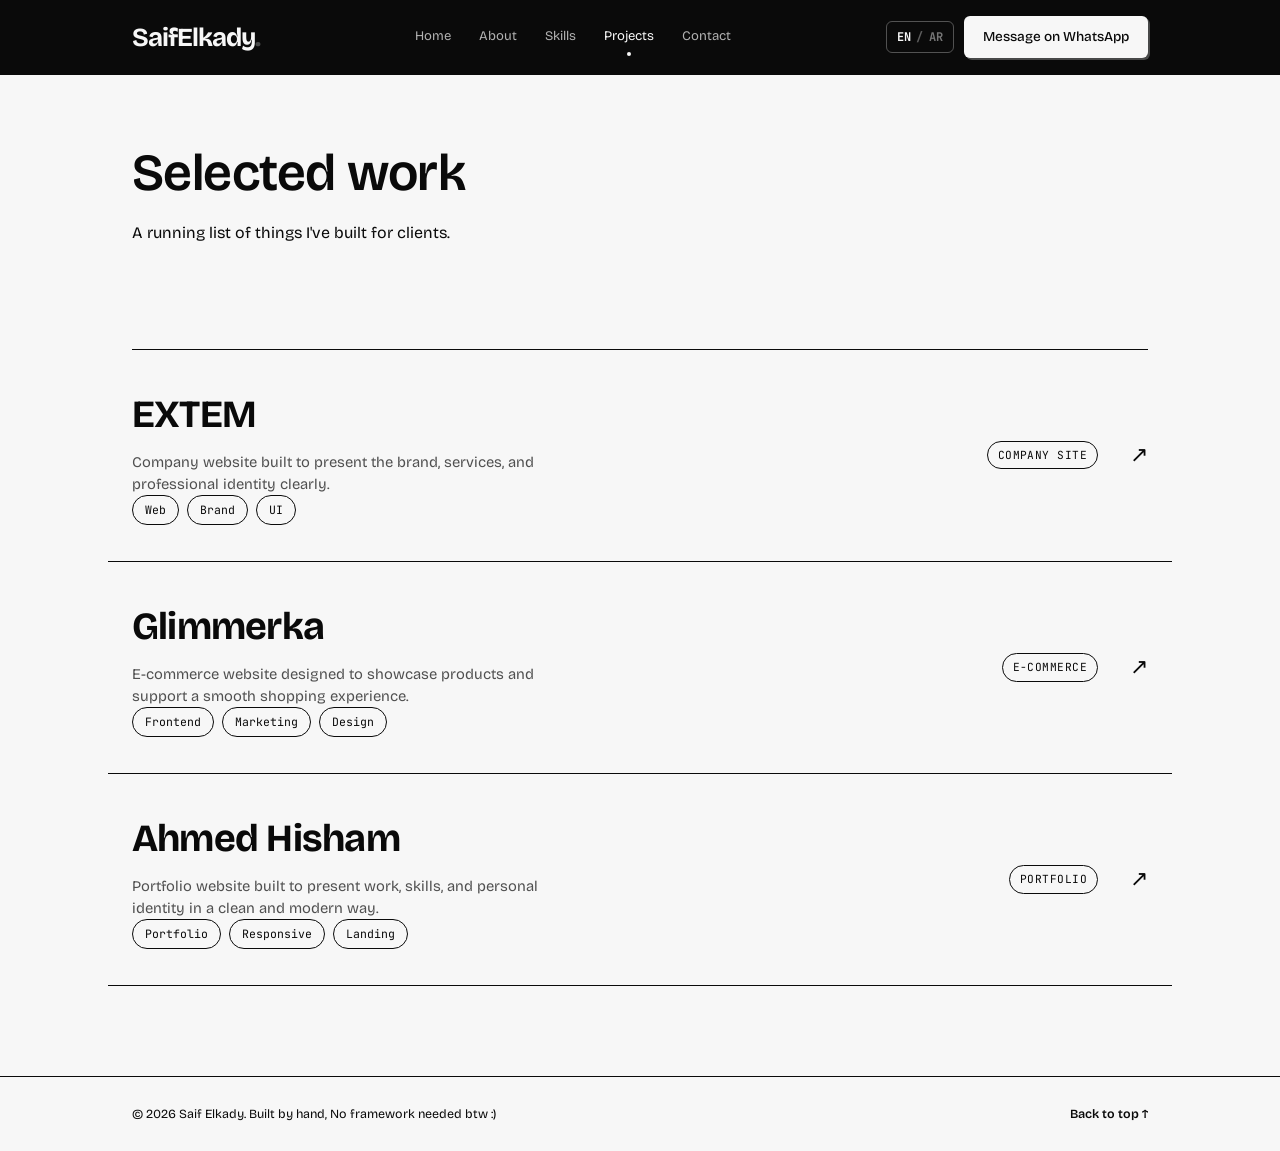
==== commit 1dd7fb83: "Update contact links and project descriptions for clarity and consistency" ====
--- a/projects.html
+++ b/projects.html
@@ -4,7 +4,7 @@
 <head>
     <meta charset="UTF-8">
     <meta name="viewport" content="width=device-width, initial-scale=1.0">
-    <title>Projects — Saif Elkady</title>
+    <title>Saif's Projects</title>
     <link rel="preconnect" href="https://fonts.googleapis.com" />
     <link rel="preconnect" href="https://fonts.gstatic.com" crossorigin />
     <link
@@ -50,7 +50,7 @@
                     <span class="lang-switch-divider">/</span>
                     <span class="lang-switch-option" data-lang-option="ar">AR</span>
                 </button>
-                <a href="#contact" class="cta-btn" data-i18n="nav.contactCta">Contact me</a>
+                <a href="https://wa.me/201114382483" target="_blank" rel="noopener noreferrer" class="cta-btn" data-i18n="nav.contactCta">Message me</a>
                 <button class="nav-toggle" id="navToggle" type="button" aria-expanded="false" aria-controls="mobileMenu" aria-label="Toggle navigation menu">
                     <span class="nav-toggle-bar"></span>
                     <span class="nav-toggle-bar"></span>
@@ -73,77 +73,61 @@
         <section class="projects-hero reveal-section">
             <div class="section-inner">
                 <h1 data-i18n="projects.heading">Selected work</h1>
-                <p class="section-sub" data-i18n="projects.sub">A running list of things I've built — for clients, for EXTEM, and for
-                    myself.</p>
+                <p class="section-sub" data-i18n="projects.sub">A list of projects I've built.</p>
             </div>
         </section>
 
         <section class="projects reveal-section" id="projects">
             <div class="section-inner">
-                <div class="project-grid">
+                <div class="project-list">
 
-                    <div class="project-card">
-                        <div class="project-thumb">
-                            <img src="Extem.png" alt="EXTEM">
-                        </div>
-                        <div class="project-body">
-                            <div class="project-head">
-                                <h3>EXTEM</h3>
-                                <span class="project-tag">Company site</span>
-                            </div>
-                            <p>Company website built to present the brand, services, and professional identity clearly.</p>
+                    <a class="project-row" href="https://extem.net" target="_blank" rel="noopener noreferrer">
+                        <div class="project-row-main">
+                            <h3 class="project-row-title">EXTEM</h3>
+                            <p class="project-row-desc" data-i18n="projects.extem.desc">Company website built to present the brand, services, and professional identity clearly.</p>
                             <div class="tag-row">
-                                <span class="tag-chip">Web</span>
-                                <span class="tag-chip">Brand</span>
-                                <span class="tag-chip">UI</span>
-                            </div>
-                            <div class="project-links">
-                                <a href="https://extem.net" target="_blank" rel="noopener noreferrer" class="link-arrow">Live site</a>
+                                <span class="tag-chip" data-i18n="projects.tagWeb">Web</span>
+                                <span class="tag-chip" data-i18n="projects.tagBrand">Brand</span>
+                                <span class="tag-chip" data-i18n="projects.tagUi">UI</span>
                             </div>
                         </div>
-                    </div>
+                        <div class="project-row-meta">
+                            <span class="project-row-tag" data-i18n="projects.extem.tag">Company site</span>
+                        </div>
+                        <span class="project-row-arrow" aria-hidden="true">↗</span>
+                    </a>
 
-                    <div class="project-card">
-                        <div class="project-thumb">
-                            <img src="Glimmerka.png" alt="Glimmerka">
-                        </div>
-                        <div class="project-body">
-                            <div class="project-head">
-                                <h3>Glimmerka</h3>
-                                <span class="project-tag">E-commerce</span>
-                            </div>
-                            <p>E-commerce website designed to showcase products and support a smooth shopping experience.</p>
+                    <a class="project-row" href="https://glimmerka.com" target="_blank" rel="noopener noreferrer">
+                        <div class="project-row-main">
+                            <h3 class="project-row-title">Glimmerka</h3>
+                            <p class="project-row-desc" data-i18n="projects.glimmerka.desc">E-commerce website designed to showcase products and support a smooth shopping experience.</p>
                             <div class="tag-row">
-                                <span class="tag-chip">Frontend</span>
-                                <span class="tag-chip">Marketing</span>
-                                <span class="tag-chip">Design</span>
-                            </div>
-                            <div class="project-links">
-                                <a href="https://glimmerka.com" target="_blank" rel="noopener noreferrer" class="link-arrow">Live site</a>
+                                <span class="tag-chip" data-i18n="projects.tagFrontend">Frontend</span>
+                                <span class="tag-chip" data-i18n="projects.tagMarketing">Marketing</span>
+                                <span class="tag-chip" data-i18n="projects.tagDesign">Design</span>
                             </div>
                         </div>
-                    </div>
+                        <div class="project-row-meta">
+                            <span class="project-row-tag" data-i18n="projects.glimmerka.tag">E-commerce</span>
+                        </div>
+                        <span class="project-row-arrow" aria-hidden="true">↗</span>
+                    </a>
 
-                    <div class="project-card">
-                        <div class="project-thumb">
-                            <img src="AhmedHisham.png" alt="Ahmed Hisham">
-                        </div>
-                        <div class="project-body">
-                            <div class="project-head">
-                                <h3>Ahmed Hisham</h3>
-                                <span class="project-tag">Portfolio</span>
-                            </div>
-                            <p>Portfolio website built to present work, skills, and personal identity in a clean and modern way.</p>
+                    <a class="project-row" href="https://ahmedhisham.pages.dev" target="_blank" rel="noopener noreferrer">
+                        <div class="project-row-main">
+                            <h3 class="project-row-title">Ahmed Hisham</h3>
+                            <p class="project-row-desc" data-i18n="projects.ahmedhisham.desc">Portfolio website built to present work, skills, and personal identity in a clean and modern way.</p>
                             <div class="tag-row">
-                                <span class="tag-chip">Portfolio</span>
-                                <span class="tag-chip">Responsive</span>
-                                <span class="tag-chip">Landing</span>
-                            </div>
-                            <div class="project-links">
-                                <a href="https://ahmedhisham.pages.dev" target="_blank" rel="noopener noreferrer" class="link-arrow">Live site</a>
+                                <span class="tag-chip" data-i18n="projects.tagPortfolio">Portfolio</span>
+                                <span class="tag-chip" data-i18n="projects.tagResponsive">Responsive</span>
+                                <span class="tag-chip" data-i18n="projects.tagLanding">Landing</span>
                             </div>
                         </div>
-                    </div>
+                        <div class="project-row-meta">
+                            <span class="project-row-tag" data-i18n="projects.ahmedhisham.tag">Portfolio</span>
+                        </div>
+                        <span class="project-row-arrow" aria-hidden="true">↗</span>
+                    </a>
 
                 </div>
             </div>
--- a/style.css
+++ b/style.css
@@ -1,9 +1,4 @@
-/* ============================================
-   Saif Elkady — Portfolio
-   Design: developer-editor motif — dark ink surface,
-   accent highlights, Bricolage Grotesque + JetBrains Mono
-   Arabic: Cairo (variable-weight companion to Bricolage Grotesque)
-   ============================================ */
+
 
 :root {
     --black: #0a0a0a;
@@ -840,97 +835,128 @@
     padding: 40px 0 90px;
 }
 
-.project-grid {
-    display: grid;
-    grid-template-columns: repeat(3, 1fr);
-    gap: 24px;
+/* ---- Editorial project list ---- */
+.project-list {
+    border-top: 1px solid var(--border);
     margin-top: 8px;
 }
 
-.project-card {
-    background: var(--white);
-    border: 1px solid var(--border);
-    border-radius: var(--radius);
-    overflow: hidden;
-    display: flex;
-    flex-direction: column;
-    transition: transform 0.15s ease, box-shadow 0.15s ease;
-}
-
-.project-card:hover {
-    transform: translate(calc(-2px * var(--dir)), -2px);
-    box-shadow: calc(5px * var(--dir)) 5px 0px var(--accent);
-}
-
-.project-thumb {
-    aspect-ratio: 18/10;
-    background: var(--white);
-    display: flex;
-    align-items: center;
-    justify-content: center;
-    border-bottom: 1px solid var(--border);
-    padding: 0;
-    overflow: hidden;
-}
-
-.project-thumb img {
-    width: 100%;
-    height: 100%;
-    object-fit: cover;
-    display: block;
-    transition: transform 0.25s ease;
-}
-
-.project-card:hover .project-thumb img {
-    transform: scale(1.015);
-}
-
-body.lang-ar .project-thumb {
-    font-family: var(--font-arabic);
-}
-
-.project-body {
-    padding: 22px;
-    display: flex;
-    flex-direction: column;
-    flex: 1;
-}
-
-.project-head {
+.project-row {
     display: flex;
     align-items: center;
     justify-content: space-between;
-    margin-bottom: 8px;
-    gap: 8px;
-}
-
-.project-head h3 {
-    font-size: 1.1rem;
-}
-
-.project-tag {
+    gap: 32px;
+    padding: 36px 24px;
+    margin: 0 -24px;
+    border-bottom: 1px solid var(--border);
+    position: relative;
+    color: var(--text);
+    background-color: transparent;
+    transition: background-color 0.35s ease, color 0.35s ease, opacity 0.25s ease;
+}
+
+.project-row::before {
+    content: "";
+    position: absolute;
+    inset-inline-start: 0;
+    top: 50%;
+    bottom: 50%;
+    width: 3px;
+    background: var(--white);
+    transition: top 0.35s ease, bottom 0.35s ease;
+}
+
+.project-row:hover,
+.project-row:focus-visible {
+    background-color: var(--black);
+    color: var(--white);
+}
+
+.project-row:hover::before,
+.project-row:focus-visible::before {
+    top: 18%;
+    bottom: 18%;
+}
+
+.project-list:hover .project-row:not(:hover) {
+    opacity: 0.45;
+}
+
+.project-row-main {
+    flex: 1 1 auto;
+    min-width: 0;
+}
+
+.project-row-title {
+    font-size: clamp(1.4rem, 3.4vw, 2.4rem);
+    font-weight: 700;
+    letter-spacing: -0.02em;
+    transition: transform 0.25s ease;
+}
+
+.project-row:hover .project-row-title,
+.project-row:focus-visible .project-row-title {
+    transform: translateX(calc(14px * var(--dir)));
+}
+
+.project-row-desc {
+    margin-top: 8px;
+    max-width: 46ch;
+    font-size: 0.92rem;
+    color: inherit;
+    opacity: 0.7;
+}
+
+.project-row-meta {
+    flex: 0 0 auto;
+    display: flex;
+    align-items: center;
+    gap: 20px;
+}
+
+.project-row-tag {
     font-family: var(--font-mono);
     font-size: 0.7rem;
     text-transform: uppercase;
     letter-spacing: 0.04em;
-    color: var(--text);
+    color: inherit;
     white-space: nowrap;
-    border: 1px solid var(--border);
-    padding: 3px 8px;
+    border: 1px solid currentColor;
+    padding: 5px 10px;
     border-radius: 20px;
-}
-
-.project-body p {
-    color: var(--text);
-    font-size: 0.9rem;
-    margin-bottom: 6px;
+    transition: border-color 0.35s ease;
+}
+
+body.lang-ar .project-row-tag {
+    text-transform: none;
+    letter-spacing: 0;
+}
+
+.project-row-arrow {
+    flex: 0 0 auto;
+    font-size: 1.4rem;
+    transition: transform 0.25s ease;
+}
+
+.project-row:hover .project-row-arrow,
+.project-row:focus-visible .project-row-arrow {
+    transform: translate(calc(4px * var(--dir)), -4px);
+}
+
+body.lang-ar .project-row-arrow {
+    display: inline-block;
+    transform: scaleX(-1);
+}
+
+body.lang-ar .project-row:hover .project-row-arrow,
+body.lang-ar .project-row:focus-visible .project-row-arrow {
+    transform: scaleX(-1) translate(4px, -4px);
 }
 
 .tag-row {
     display: flex;
     flex-wrap: wrap;
     gap: 8px;
-    margin-top: 10px;
 }
 
 .tag-chip {
@@ -938,32 +964,41 @@
     font-size: 0.72rem;
     padding: 5px 12px;
     border-radius: 20px;
-    border: 1px solid var(--border);
-    background: var(--white);
-    color: var(--text);
-}
-
-.project-links {
-    display: flex;
-    gap: 18px;
-    margin-top: auto;
-    padding-top: 16px;
-    font-size: 0.85rem;
-}
-
-.link-arrow {
-    color: var(--text);
-    border-bottom: 1px solid var(--accent);
-    transition: opacity 0.15s ease;
-}
-
-.link-arrow:hover {
-    opacity: 0.6;
-}
-
-@media (max-width: 860px) {
-    .project-grid {
-        grid-template-columns: 1fr;
+    border: 1px solid currentColor;
+    background: transparent;
+    color: inherit;
+    transition: border-color 0.35s ease;
+}
+
+@media (max-width: 700px) {
+    .project-row {
+        flex-wrap: wrap;
+        padding: 26px 20px;
+        margin: 0 -20px;
+    }
+
+    .project-row-main {
+        flex: 1 1 100%;
+    }
+
+    .project-row-meta {
+        flex: 1 1 auto;
+        justify-content: flex-start;
+    }
+
+    .project-row:hover .project-row-title,
+    .project-row:focus-visible .project-row-title {
+        transform: none;
+    }
+}
+
+@media (prefers-reduced-motion: reduce) {
+
+    .project-row,
+    .project-row-title,
+    .project-row-arrow,
+    .project-row::before {
+        transition: none;
     }
 }
 
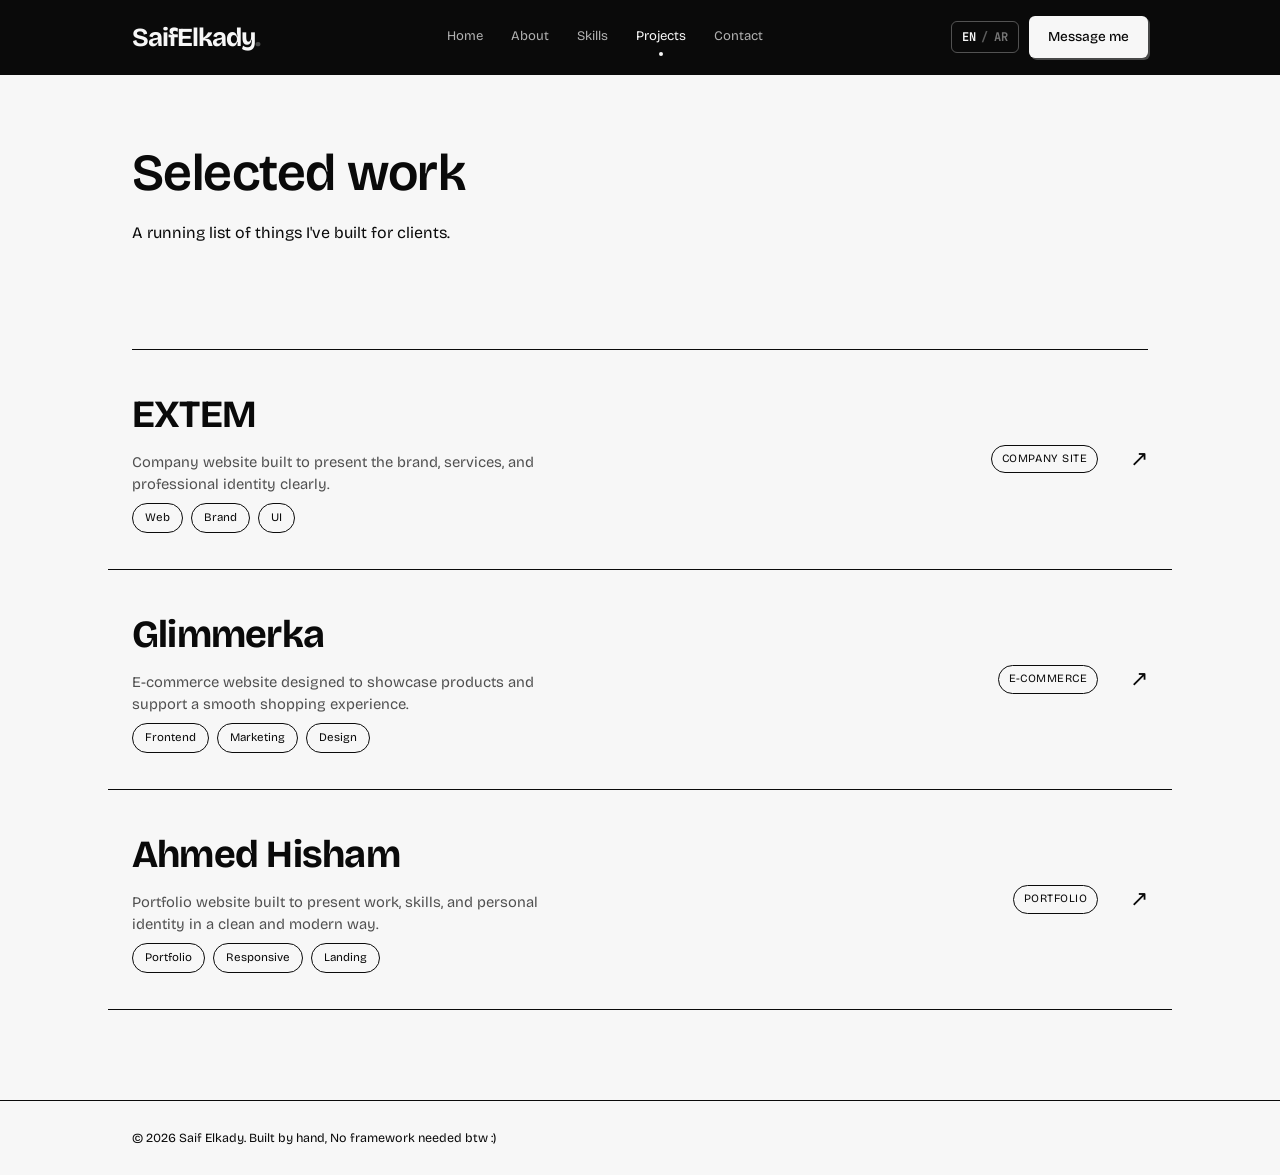
==== commit 35699515: "Refactor contact CTA text, update image source, and enhance styling for better layout and responsive" ====
--- a/projects.html
+++ b/projects.html
@@ -138,7 +138,6 @@
     <footer class="footer">
         <div class="section-inner footer-inner">
             <span data-i18n="footer.line">© 2026 Saif Elkady. Built by hand, No framework needed btw :)</span>
-            <a href="#top" class="back-top" data-i18n="footer.backTop">Back to top ↑</a>
         </div>
     </footer>
 
--- a/style.css
+++ b/style.css
@@ -28,7 +28,7 @@
 }
 
 *::selection {
-    background: var(--accent-selection);
+    background: var(--black);
     color: var(--white);
 }
 
@@ -426,13 +426,13 @@
     padding: 88px 32px 60px;
     overflow: hidden;
     isolation: isolate;
-    min-height: 620px;
+    min-height: 680px;
     display: flex;
     align-items: center;
     justify-content: center;
     background-image:
-        linear-gradient(to right, rgba(10, 10, 10, 0.05) 1px, transparent 1px),
-        linear-gradient(to bottom, rgba(10, 10, 10, 0.05) 1px, transparent 1px);
+        linear-gradient(to right, rgba(10, 10, 10, 0.10) 1px, transparent 1px),
+        linear-gradient(to bottom, rgb(10, 10, 10, 0.10) 1px, transparent 1px);
     background-size: 32px 32px;
     --mx: 50%;
     --my: 42%;
@@ -451,7 +451,7 @@
     content: "";
     position: absolute;
     inset: 0;
-    background: radial-gradient(420px circle at var(--mx) var(--my), rgba(10, 10, 10, 0.06), transparent 70%);
+    background: radial-gradient(420px circle at var(--mx) var(--my), rgba(51, 50, 50, 0.151), transparent 70%);
     pointer-events: none;
     z-index: 2;
     opacity: 0;
@@ -632,11 +632,12 @@
 .about-photo {
     display: flex;
     justify-content: center;
+    flex-direction: column;
 }
 
 .photo-frame {
     width: 100%;
-    max-width: 320px;
+    max-width: 350px;
     aspect-ratio: 3/4;
     border: 1px solid var(--border);
     border-radius: var(--radius);
@@ -649,6 +650,24 @@
     background: repeating-linear-gradient(135deg, rgba(10, 10, 10, 0.04) 0 2px, transparent 2px 14px);
     box-shadow: calc(4px * var(--dir)) 4px 0px var(--black);
     direction: ltr;
+}
+
+.photo-frame img {
+    width: 100%;
+    height: 100%;
+    object-fit: cover;
+    object-position: -120px;
+    border-radius: var(--radius);
+}
+
+.date {
+    display: inline-block;
+    margin-top: 12px;
+    margin-right: 50px;
+    font-size: 0.85rem;
+    letter-spacing: 0.18em;
+    color: var(--text);
+    text-align: right;
 }
 
 @media (max-width: 860px) {
@@ -901,6 +920,7 @@
 
 .project-row-desc {
     margin-top: 8px;
+    margin-bottom: 8px;
     max-width: 46ch;
     font-size: 0.92rem;
     color: inherit;
@@ -915,7 +935,6 @@
 }
 
 .project-row-tag {
-    font-family: var(--font-mono);
     font-size: 0.7rem;
     text-transform: uppercase;
     letter-spacing: 0.04em;
@@ -960,7 +979,6 @@
 }
 
 .tag-chip {
-    font-family: var(--font-mono);
     font-size: 0.72rem;
     padding: 5px 12px;
     border-radius: 20px;
